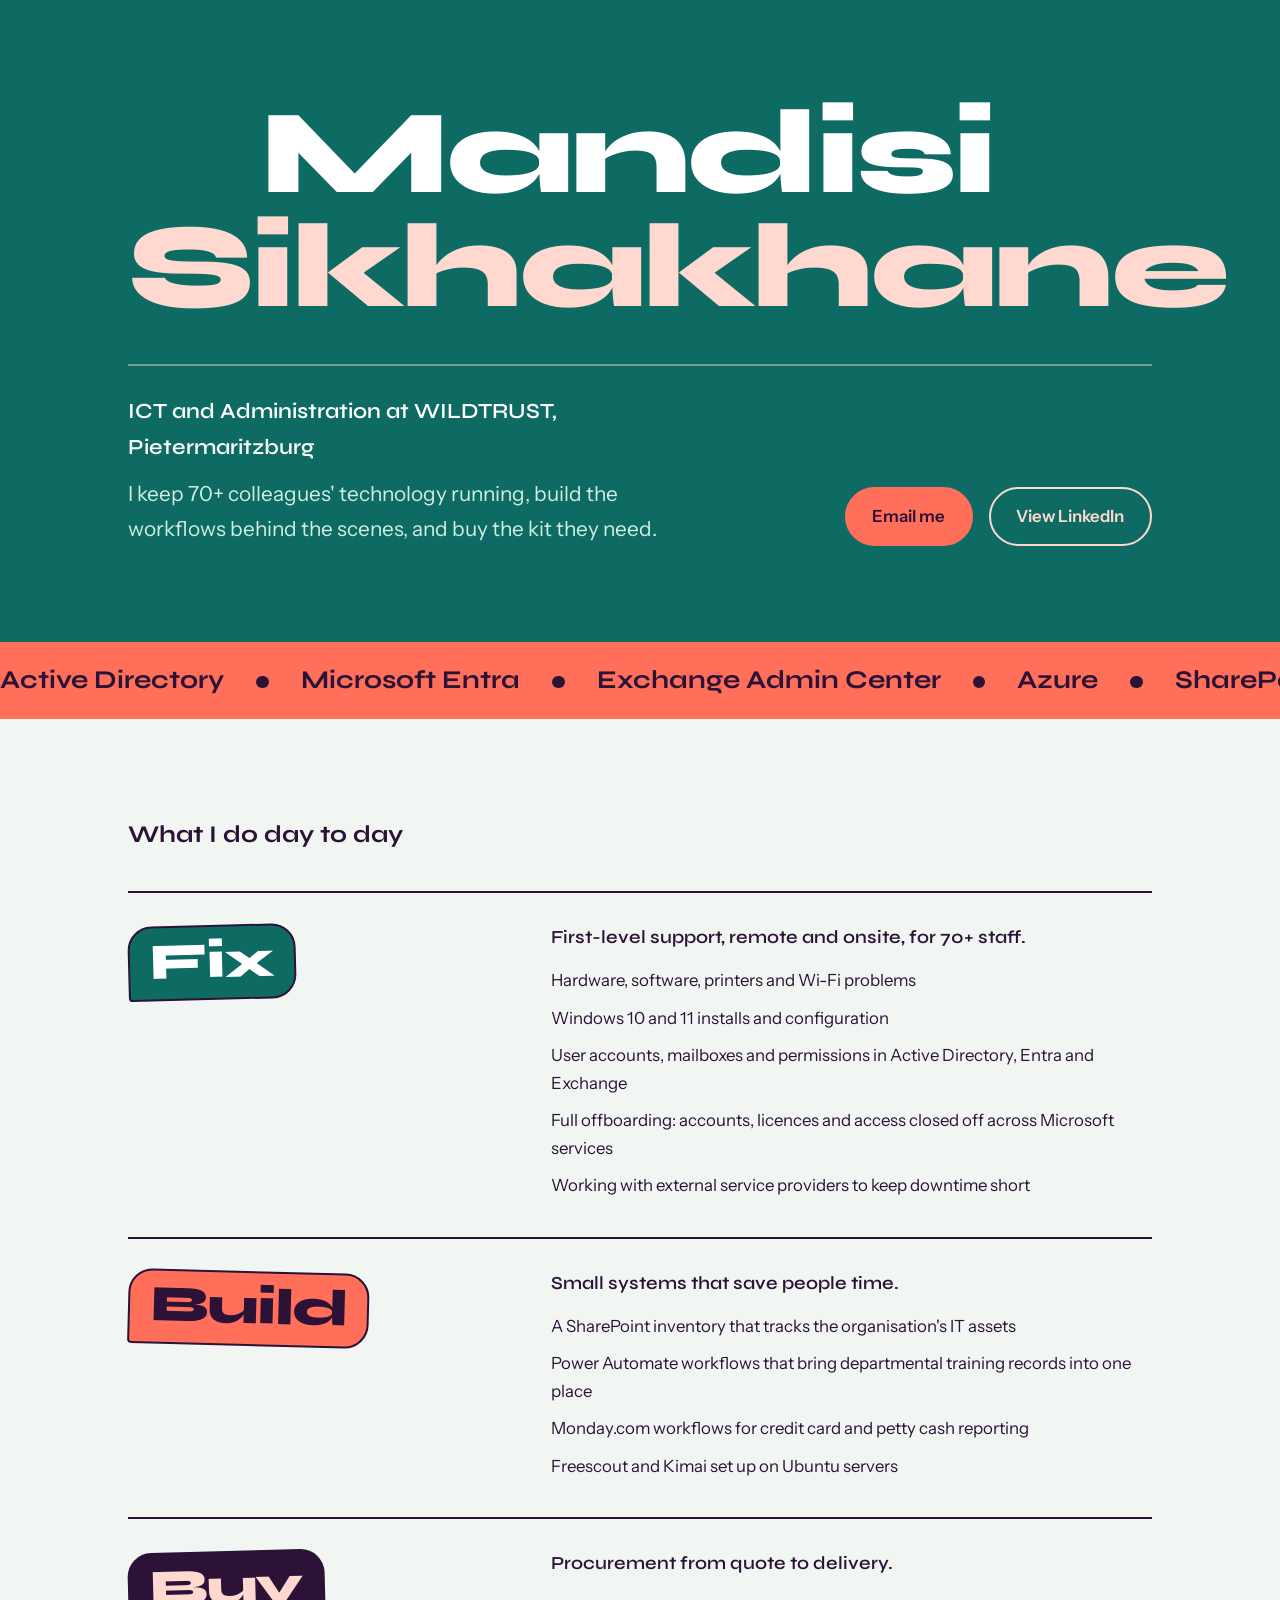
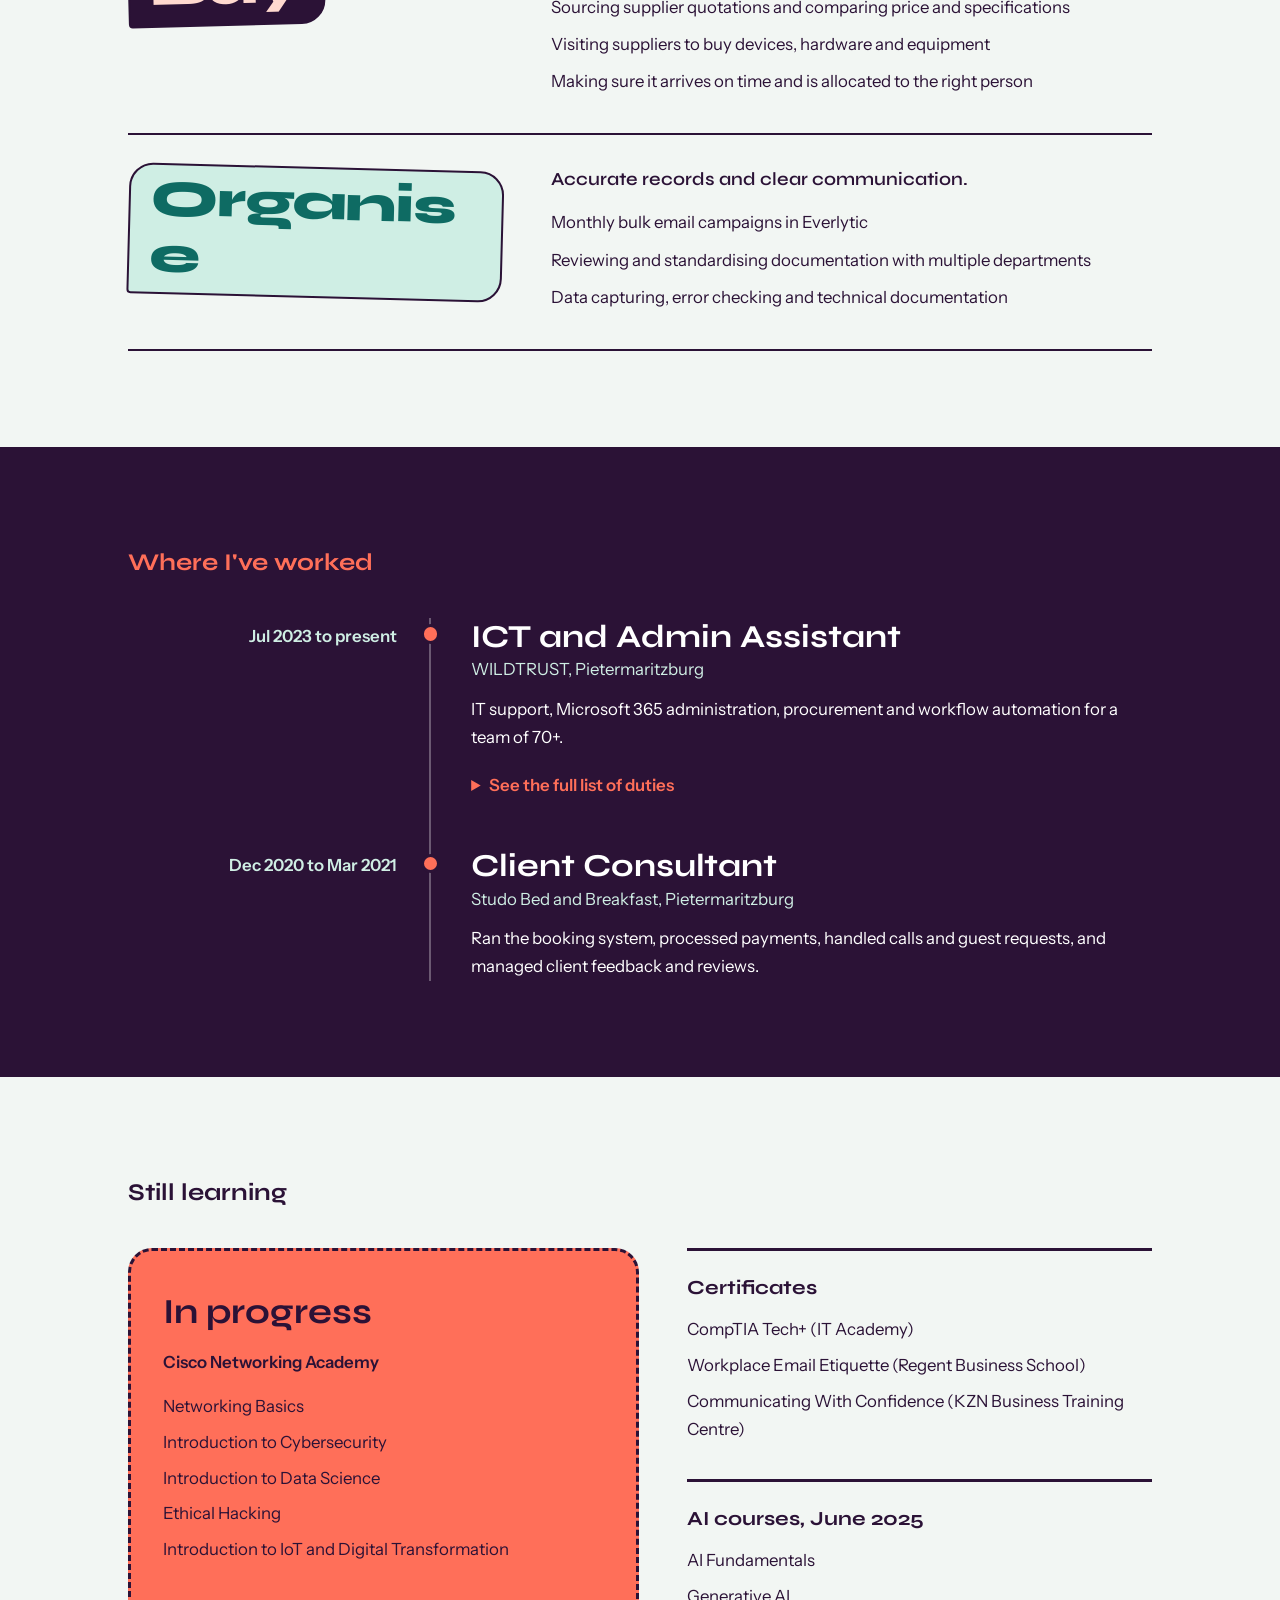
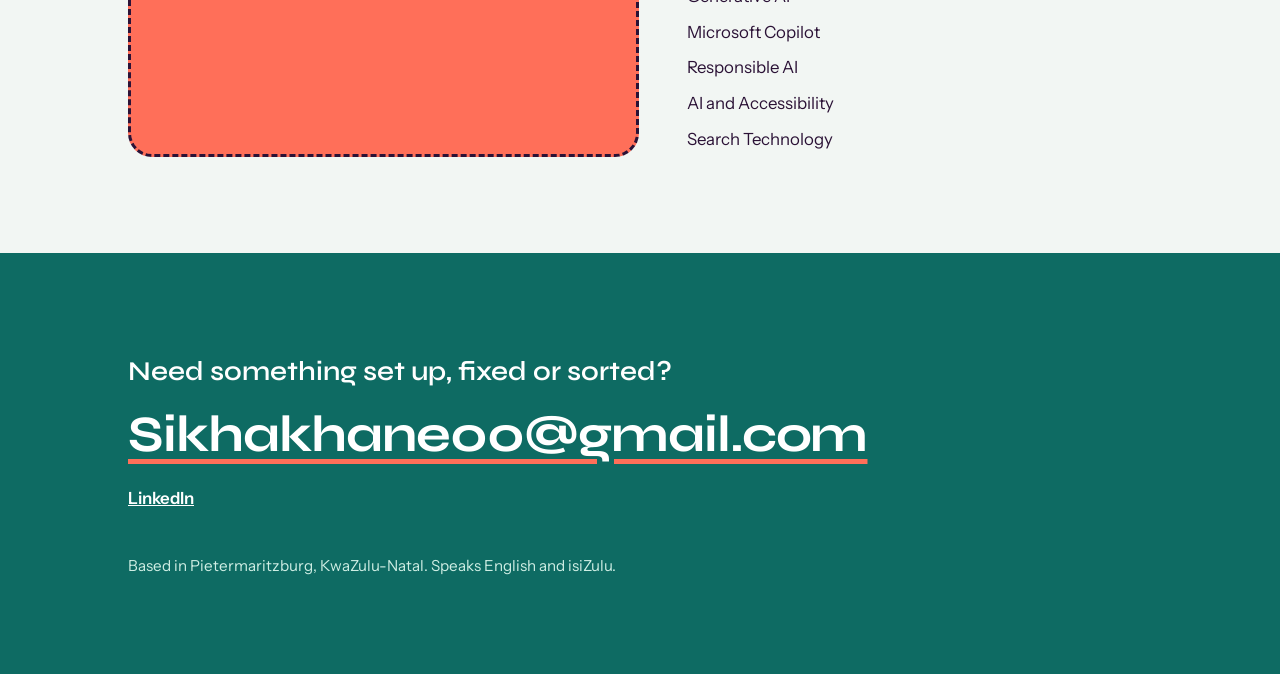
==== index.html @ ca61b519 "Initial commit" ====
<!DOCTYPE html>
<html lang="en">

<head>
    <meta charset="UTF-8">
    <meta name="viewport" content="width=device-width, initial-scale=1.0">
    <title>Mandisi Sikhakhane | ICT and Administration</title>
    <meta name="description" content="Mandisi Sikhakhane: ICT and administration professional in Pietermaritzburg. IT support, Microsoft 365 administration, workflow automation and procurement.">
    <meta name="theme-color" content="#0e6b63">

    <!-- Fonts: Syne for big headings (wide and a bit quirky), Instrument Sans for reading text -->
    <link rel="preconnect" href="https://fonts.googleapis.com">
    <link rel="preconnect" href="https://fonts.gstatic.com" crossorigin>
    <link href="https://fonts.googleapis.com/css2?family=Instrument+Sans:wght@400..700&family=Syne:wght@500..800&display=swap" rel="stylesheet">

    <!-- Your styles live in style.css, in the same folder as this file -->
    <link rel="stylesheet" href="style.css">
</head>

<body>
    <main>

        <!-- ============ HERO ============ -->
        <header class="section hero">
            <div class="wrap">
                <h1 class="name">
                    <span>Mandisi</span>
                    <span>Sikhakhane</span>
                </h1>

                <!-- New: a bottom row with the intro on the left and the buttons on the right -->
                <div class="hero-foot">
                    <div>
                        <p class="hero-role">ICT and Administration at WILDTRUST, Pietermaritzburg</p>
                        <p class="hero-intro">
                            I keep 70+ colleagues' technology running, build the workflows
                            behind the scenes, and buy the kit they need.
                        </p>
                    </div>
                    <div class="hero-actions">
                        <a class="btn btn-solid" href="mailto:Sikhakhane00@gmail.com">Email me</a>
                        <a class="btn btn-line" href="https://www.linkedin.com/in/mandisi-sikhakhanea902b8336" target="_blank" rel="noopener">View LinkedIn</a>
                    </div>
                </div>
            </div>
        </header>

        <!-- ============ SCROLLING TOOLS STRIP ============ -->
        <!-- The list appears twice so the loop looks seamless.
             Both copies must be identical. The second copy is hidden from screen readers. -->
        <section class="tools" aria-label="Tools I work with">
            <div class="tools-track">
                <ul class="tools-group">
                    <li>Active Directory</li>
                    <li>Microsoft Entra</li>
                    <li>Exchange Admin Center</li>
                    <li>Azure</li>
                    <li>SharePoint</li>
                    <li>Power Automate</li>
                    <li>Monday.com</li>
                    <li>Everlytic</li>
                    <li>Freescout</li>
                    <li>Kimai</li>
                    <li>Sage</li>
                    <li>Ubuntu Server</li>
                    <li>Windows 10 and 11</li>
                </ul>
                <ul class="tools-group" aria-hidden="true">
                    <li>Active Directory</li>
                    <li>Microsoft Entra</li>
                    <li>Exchange Admin Center</li>
                    <li>Azure</li>
                    <li>SharePoint</li>
                    <li>Power Automate</li>
                    <li>Monday.com</li>
                    <li>Everlytic</li>
                    <li>Freescout</li>
                    <li>Kimai</li>
                    <li>Sage</li>
                    <li>Ubuntu Server</li>
                    <li>Windows 10 and 11</li>
                </ul>
            </div>
        </section>

        <!-- ============ WHAT I DO ============ -->
        <section class="section what">
            <div class="wrap">
                <h2 class="section-title">What I do day to day</h2>

                <article class="row">
                    <h3 class="verb">Fix</h3>
                    <div class="row-body">
                        <p class="row-lead">First-level support, remote and onsite, for 70+ staff.</p>
                        <ul>
                            <li>Hardware, software, printers and Wi-Fi problems</li>
                            <li>Windows 10 and 11 installs and configuration</li>
                            <li>User accounts, mailboxes and permissions in Active Directory, Entra and Exchange</li>
                            <li>Full offboarding: accounts, licences and access closed off across Microsoft services</li>
                            <li>Working with external service providers to keep downtime short</li>
                        </ul>
                    </div>
                </article>

                <article class="row">
                    <h3 class="verb">Build</h3>
                    <div class="row-body">
                        <p class="row-lead">Small systems that save people time.</p>
                        <ul>
                            <li>A SharePoint inventory that tracks the organisation's IT assets</li>
                            <li>Power Automate workflows that bring departmental training records into one place</li>
                            <li>Monday.com workflows for credit card and petty cash reporting</li>
                            <li>Freescout and Kimai set up on Ubuntu servers</li>
                        </ul>
                    </div>
                </article>

                <article class="row">
                    <h3 class="verb">Buy</h3>
                    <div class="row-body">
                        <p class="row-lead">Procurement from quote to delivery.</p>
                        <ul>
                            <li>Sourcing supplier quotations and comparing price and specifications</li>
                            <li>Visiting suppliers to buy devices, hardware and equipment</li>
                            <li>Making sure it arrives on time and is allocated to the right person</li>
                        </ul>
                    </div>
                </article>

                <article class="row">
                    <h3 class="verb">Organise</h3>
                    <div class="row-body">
                        <p class="row-lead">Accurate records and clear communication.</p>
                        <ul>
                            <li>Monthly bulk email campaigns in Everlytic</li>
                            <li>Reviewing and standardising documentation with multiple departments</li>
                            <li>Data capturing, error checking and technical documentation</li>
                        </ul>
                    </div>
                </article>
            </div>
        </section>

        <!-- ============ WORK HISTORY ============ -->
        <!-- Now a timeline: a vertical line with a dot for each job -->
        <section class="section work">
            <div class="wrap">
                <h2 class="section-title">Where I've worked</h2>

                <article class="entry">
                    <p class="entry-dates">Jul 2023 to present</p>
                    <div class="entry-body">
                        <h3 class="entry-title">ICT and Admin Assistant</h3>
                        <p class="entry-place">WILDTRUST, Pietermaritzburg</p>
                        <p>
                            IT support, Microsoft 365 administration, procurement and workflow
                            automation for a team of 70+.
                        </p>
                        <!-- <details> makes a click-to-open section with no JavaScript needed -->
                        <details>
                            <summary>See the full list of duties</summary>
                            <ul>
                                <li>Create and manage user accounts, mailboxes, permissions and access controls in Microsoft Active Directory</li>
                                <li>Administer licensing and security through Microsoft Entra, Exchange Admin Center and Azure</li>
                                <li>Install, configure and maintain Windows 10 and 11</li>
                                <li>Install and troubleshoot network and local printers</li>
                                <li>Add and maintain users in Sage and other remote-access systems</li>
                                <li>Deploy and configure Freescout and Kimai on Ubuntu servers</li>
                                <li>Build and maintain a SharePoint IT inventory tracking system</li>
                                <li>Build Power Automate workflows for departmental training records</li>
                                <li>Maintain Monday.com workflows for credit card and petty cash reporting</li>
                                <li>Source quotations, liaise with vendors and purchase devices and equipment</li>
                                <li>Prepare and send monthly bulk emails using Everlytic</li>
                                <li>Prepare technical documentation, reports and internal support materials</li>
                            </ul>
                        </details>
                    </div>
                </article>

                <article class="entry">
                    <p class="entry-dates">Dec 2020 to Mar 2021</p>
                    <div class="entry-body">
                        <h3 class="entry-title">Client Consultant</h3>
                        <p class="entry-place">Studo Bed and Breakfast, Pietermaritzburg</p>
                        <p>
                            Ran the booking system, processed payments, handled calls and
                            guest requests, and managed client feedback and reviews.
                        </p>
                    </div>
                </article>
            </div>
        </section>

        <!-- ============ LEARNING ============ -->
        <!-- Layout: "In progress" is one tall panel on the left, the other two stack on the right -->
        <section class="section learning">
            <div class="wrap">
                <h2 class="section-title">Still learning</h2>

                <div class="learn-grid">
                    <div class="learn-group in-progress">
                        <h3>In progress</h3>
                        <p class="learn-note">Cisco Networking Academy</p>
                        <ul>
                            <li>Networking Basics</li>
                            <li>Introduction to Cybersecurity</li>
                            <li>Introduction to Data Science</li>
                            <li>Ethical Hacking</li>
                            <li>Introduction to IoT and Digital Transformation</li>
                        </ul>
                    </div>

                    <div class="learn-group certs">
                        <h3>Certificates</h3>
                        <ul>
                            <li>CompTIA Tech+ (IT Academy)</li>
                            <li>Workplace Email Etiquette (Regent Business School)</li>
                            <li>Communicating With Confidence (KZN Business Training Centre)</li>
                        </ul>
                    </div>

                    <div class="learn-group ai">
                        <h3>AI courses, June 2025</h3>
                        <ul>
                            <li>AI Fundamentals</li>
                            <li>Generative AI</li>
                            <li>Microsoft Copilot</li>
                            <li>Responsible AI</li>
                            <li>AI and Accessibility</li>
                            <li>Search Technology</li>
                        </ul>
                    </div>
                </div>
            </div>
        </section>

    </main>

    <!-- ============ CONTACT ============ -->
    <footer class="section contact">
        <div class="wrap">
            <p class="contact-lead">Need something set up, fixed or sorted?</p>
            <a class="contact-mail" href="mailto:Sikhakhane00@gmail.com">Sikhakhane00@gmail.com</a>
            <p class="contact-links">
                <a href="https://www.linkedin.com/in/mandisi-sikhakhanea902b8336" target="_blank" rel="noopener">LinkedIn</a>
            </p>
            <p class="contact-small">Based in Pietermaritzburg, KwaZulu-Natal. Speaks English and isiZulu.</p>
        </div>
    </footer>
</body>

</html>
---- style.css ----
/* =========================================================
   1. DESIGN TOKENS
   Change a colour or font here and it updates everywhere.
   ========================================================= */
:root {
  --teal:  #0e6b63;   /* main brand colour: hero, footer, big verbs */
  --plum:  #2b1236;   /* deep purple: text and the work section */
  --paper: #f2f6f3;   /* light page background, a hint of green */
  --coral: #ff6f59;   /* bright accent: buttons, tools strip, links on dark */
  --peach: #ffd9cf;   /* soft coral: surname and text on teal */
  --mint:  #cfeee4;   /* soft teal: highlights and secondary text */

  --display: 'Syne', 'Arial Black', sans-serif;
  --body:    'Instrument Sans', system-ui, -apple-system, 'Segoe UI', sans-serif;

  --gutter: clamp(1.25rem, 5vw, 3rem);
}

/* =========================================================
   2. RESET AND BASICS
   ========================================================= */
*,
*::before,
*::after {
  box-sizing: border-box;
}

body {
  margin: 0;
  background: var(--paper);
  color: var(--plum);
  font-family: var(--body);
  font-size: 1.05rem;
  line-height: 1.65;
}

h1, h2, h3, p, ul {
  margin: 0;
}

ul {
  padding: 0;
  list-style: none;
}

a {
  color: inherit;
}

/* Visible outline when someone navigates with the keyboard.
   The colour changes per section so it always stands out from the background. */
:focus-visible {
  outline: 3px solid var(--teal);
  outline-offset: 3px;
}

.hero :focus-visible,
.contact :focus-visible {
  outline-color: var(--peach);
}

.work :focus-visible {
  outline-color: var(--coral);
}

/* =========================================================
   3. LAYOUT HELPERS
   .wrap keeps content in a centred column.
   .section gives every block the same vertical breathing room.
   ========================================================= */
.wrap {
  max-width: 70rem;
  margin-inline: auto;
  padding-inline: var(--gutter);
}

.section {
  padding-block: clamp(3rem, 8vw, 6rem);
}

.section-title {
  font-family: var(--display);
  font-weight: 700;
  font-size: 1.5rem;
  margin-bottom: 2.25rem;
}

/* =========================================================
   4. HERO  (the one big, bold moment)
   The first name steps in, the surname sits flush left in a
   softer colour. The intro and buttons share a row underneath.
   ========================================================= */
.hero {
  background: var(--teal);
  color: #fff;
}

.name {
  font-family: var(--display);
  font-weight: 800;
  font-size: clamp(2.1rem, 10.5vw, 7.5rem);
  line-height: 0.95;
  letter-spacing: -0.03em;
  margin-bottom: 2.5rem;
}

.name span {
  display: block;
}

/* Step the first name in from the left */
.name span:first-child {
  margin-left: 1.1em;
}

/* Surname in soft peach so the two lines feel different */
.name span:last-child {
  color: var(--peach);
}

.hero-foot {
  display: grid;
  grid-template-columns: minmax(0, 1.6fr) minmax(0, 1fr);
  gap: 2rem 3rem;
  align-items: end;
  padding-top: 1.75rem;
  border-top: 2px solid rgba(255, 217, 207, 0.45);
}

.hero-role {
  font-family: var(--display);
  font-weight: 600;
  font-size: clamp(1rem, 2.2vw, 1.35rem);
  margin-bottom: 0.75rem;
}

.hero-intro {
  max-width: 36rem;
  font-size: clamp(1.1rem, 2vw, 1.3rem);
  color: var(--mint);
}

.hero-actions {
  display: flex;
  flex-wrap: wrap;
  gap: 1rem;
  justify-content: flex-end;
}

.btn {
  display: inline-block;
  padding: 0.85rem 1.6rem;
  font-weight: 600;
  text-decoration: none;
  border: 2px solid var(--coral);
  border-radius: 999px;
  transition: background 0.2s, color 0.2s, border-color 0.2s;
}

.btn-solid {
  background: var(--coral);
  color: var(--plum);
}

.btn-solid:hover {
  background: var(--peach);
  border-color: var(--peach);
}

.btn-line {
  border-color: var(--peach);
  color: var(--peach);
}

.btn-line:hover {
  background: var(--peach);
  color: var(--plum);
}

/* =========================================================
   5. TOOLS STRIP (scrolling)
   Now scrolls to the right, with a small dot between tools.
   ========================================================= */
.tools {
  background: var(--coral);
  color: var(--plum);
  overflow: hidden;
  padding-block: 1.1rem;
}

.tools-track {
  display: flex;
  width: max-content;
  animation: scroll-right 60s linear infinite;
}

/* Each copy of the list has padding on the right so both copies match */
.tools-group {
  display: flex;
  align-items: center;
  gap: 2rem;
  padding-right: 2rem;
}

.tools-group li {
  font-family: var(--display);
  font-weight: 700;
  font-size: clamp(1.15rem, 2.6vw, 1.6rem);
  white-space: nowrap;
}

/* The dot after each tool */
.tools-group li::after {
  content: "";
  display: inline-block;
  width: 0.5em;
  height: 0.5em;
  margin-left: 2rem;
  background: var(--plum);
  border-radius: 50%;
  vertical-align: middle;
}

/* Start one copy to the left, slide back to zero, then repeat: looks endless */
@keyframes scroll-right {
  from {
    transform: translateX(-50%);
  }
  to {
    transform: translateX(0);
  }
}

/* =========================================================
   6. WHAT I DO  (Fix / Build / Buy / Organise)
   Each verb is now a coloured sticker with a slight tilt.
   ========================================================= */
.row {
  display: grid;
  grid-template-columns: minmax(0, 1fr) minmax(0, 1.6fr);
  gap: 1.5rem 3rem;
  padding-block: 2rem;
  border-top: 2px solid var(--plum);
}

.row:last-child {
  border-bottom: 2px solid var(--plum);
}

.verb {
  justify-self: start;
  align-self: start;
  padding: 0.35rem 1.25rem 0.55rem;
  font-family: var(--display);
  font-weight: 800;
  font-size: clamp(2rem, 4.6vw, 3.2rem);
  line-height: 1.1;
  letter-spacing: -0.02em;
  overflow-wrap: anywhere;
  border: 2px solid var(--plum);
  border-radius: 1.5rem 1.5rem 1.5rem 0.25rem;
}

/* Each sticker gets its own colours (nth-of-type counts the articles: 1st, 2nd, 3rd, 4th) */
.row:nth-of-type(1) .verb {
  background: var(--teal);
  color: #fff;
  transform: rotate(-1.5deg);
}

.row:nth-of-type(2) .verb {
  background: var(--coral);
  color: var(--plum);
  transform: rotate(1.5deg);
}

.row:nth-of-type(3) .verb {
  background: var(--plum);
  color: var(--peach);
  transform: rotate(-1.5deg);
}

.row:nth-of-type(4) .verb {
  background: var(--mint);
  color: var(--teal);
  transform: rotate(1.5deg);
}

.row-lead {
  font-family: var(--display);
  font-weight: 600;
  font-size: 1.15rem;
  line-height: 1.4;
  margin-bottom: 0.75rem;
}

.row-body li {
  padding-block: 0.3rem;
}

/* =========================================================
   7. WORK HISTORY (dark section, now a timeline)
   Dates sit on the left, a line runs down the middle, and
   each job gets a coral dot on that line.
   ========================================================= */
.work {
  background: var(--plum);
  color: #fff;
}

.work .section-title {
  color: var(--coral);
}

.entry {
  display: grid;
  grid-template-columns: minmax(0, 1fr) minmax(0, 2.4fr);
  gap: 0.5rem 0;
}

.entry-dates {
  padding: 0.3rem 2rem 0 0;
  text-align: right;
  font-weight: 600;
  color: var(--mint);
}

.entry-body {
  position: relative;
  padding: 0 0 3rem 2.5rem;
  border-left: 2px solid rgba(255, 255, 255, 0.3);
}

/* The last job ends the line, so it gets no extra space below */
.entry:last-child .entry-body {
  padding-bottom: 0;
}

/* The dot sits on top of the line */
.entry-body::before {
  content: "";
  position: absolute;
  top: 0.4rem;
  left: calc(-0.6rem - 1px);   /* half the dot's width, plus half the line's width */
  width: 1.2rem;
  height: 1.2rem;
  background: var(--coral);
  border: 3px solid var(--plum);
  border-radius: 50%;
}

.entry-title {
  font-family: var(--display);
  font-weight: 700;
  font-size: clamp(1.4rem, 3vw, 2rem);
  line-height: 1.2;
}

.entry-place {
  color: var(--mint);
  margin-bottom: 0.75rem;
}

.work details {
  margin-top: 1.25rem;
}

.work summary {
  cursor: pointer;
  font-weight: 600;
  color: var(--coral);
}

.work summary:hover {
  text-decoration: underline;
}

.work details ul {
  margin-top: 0.75rem;
  padding-left: 1.1rem;
  list-style: disc;
}

.work details li {
  padding-block: 0.25rem;
}

/* =========================================================
   8. LEARNING
   One tall "In progress" panel on the left, the other two
   stacked on the right. grid-template-areas lets you draw
   the layout with words.
   ========================================================= */
.learn-grid {
  display: grid;
  grid-template-columns: minmax(0, 1.1fr) minmax(0, 1fr);
  grid-template-areas:
    "progress certs"
    "progress ai";
  gap: 2rem 3rem;
}

.in-progress { grid-area: progress; }
.certs       { grid-area: certs; }
.ai          { grid-area: ai; }

.learn-group {
  padding-top: 1.25rem;
  border-top: 3px solid var(--plum);
}

.learn-group h3 {
  font-family: var(--display);
  font-weight: 700;
  font-size: 1.25rem;
  margin-bottom: 0.5rem;
}

.learn-group li {
  padding-block: 0.25rem;
}

/* The in-progress panel has a dashed border on purpose: it is unfinished work */
.learn-group.in-progress {
  padding: 2rem;
  background: var(--coral);
  border: 3px dashed var(--plum);
  border-radius: 1.5rem;
}

.learn-group.in-progress h3 {
  font-size: clamp(1.6rem, 3.5vw, 2.2rem);
}

.learn-note {
  font-weight: 600;
  margin-bottom: 0.75rem;
}

/* =========================================================
   9. CONTACT FOOTER
   ========================================================= */
.contact {
  background: var(--teal);
  color: #fff;
}

.contact-lead {
  font-family: var(--display);
  font-weight: 600;
  font-size: clamp(1.2rem, 3vw, 1.7rem);
  margin-bottom: 0.75rem;
}

.contact-mail {
  display: inline-block;
  max-width: 100%;
  font-family: var(--display);
  font-weight: 700;
  font-size: clamp(1.15rem, 4.6vw, 3.2rem);
  line-height: 1.15;
  letter-spacing: -0.02em;
  color: #fff;
  overflow-wrap: anywhere;
  text-decoration: underline;
  text-decoration-color: var(--coral);
  text-decoration-thickness: 0.1em;
  text-underline-offset: 0.15em;
  transition: text-decoration-thickness 0.2s;
}

.contact-mail:hover {
  text-decoration-thickness: 0.2em;
}

.contact-links {
  margin-top: 1.25rem;
  font-weight: 600;
}

.contact-small {
  margin-top: 2.5rem;
  color: var(--mint);
  font-size: 0.95rem;
}

/* =========================================================
   10. SMALL SCREENS
   Everything that was side by side stacks into one column.
   ========================================================= */
@media (max-width: 44rem) {
  .hero-foot,
  .row,
  .entry {
    grid-template-columns: 1fr;
  }

  .hero-actions {
    justify-content: flex-start;
  }

  .row {
    gap: 0.75rem;
  }

  .entry-dates {
    padding: 0 0 0.5rem 1.5rem;
    text-align: left;
  }

  .entry-body {
    padding-left: 1.5rem;
  }

  .learn-grid {
    grid-template-columns: 1fr;
    grid-template-areas:
      "progress"
      "certs"
      "ai";
  }
}

/* =========================================================
   11. RESPECT PEOPLE WHO TURN OFF MOTION IN THEIR SETTINGS
   ========================================================= */
@media (prefers-reduced-motion: reduce) {
  .tools-track {
    animation: none;
    width: auto;
  }

  .tools-group {
    flex-wrap: wrap;
  }

  /* Hide the duplicate copy, since nothing scrolls any more */
  .tools-group[aria-hidden="true"] {
    display: none;
  }

  .contact-mail {
    transition: none;
  }
}
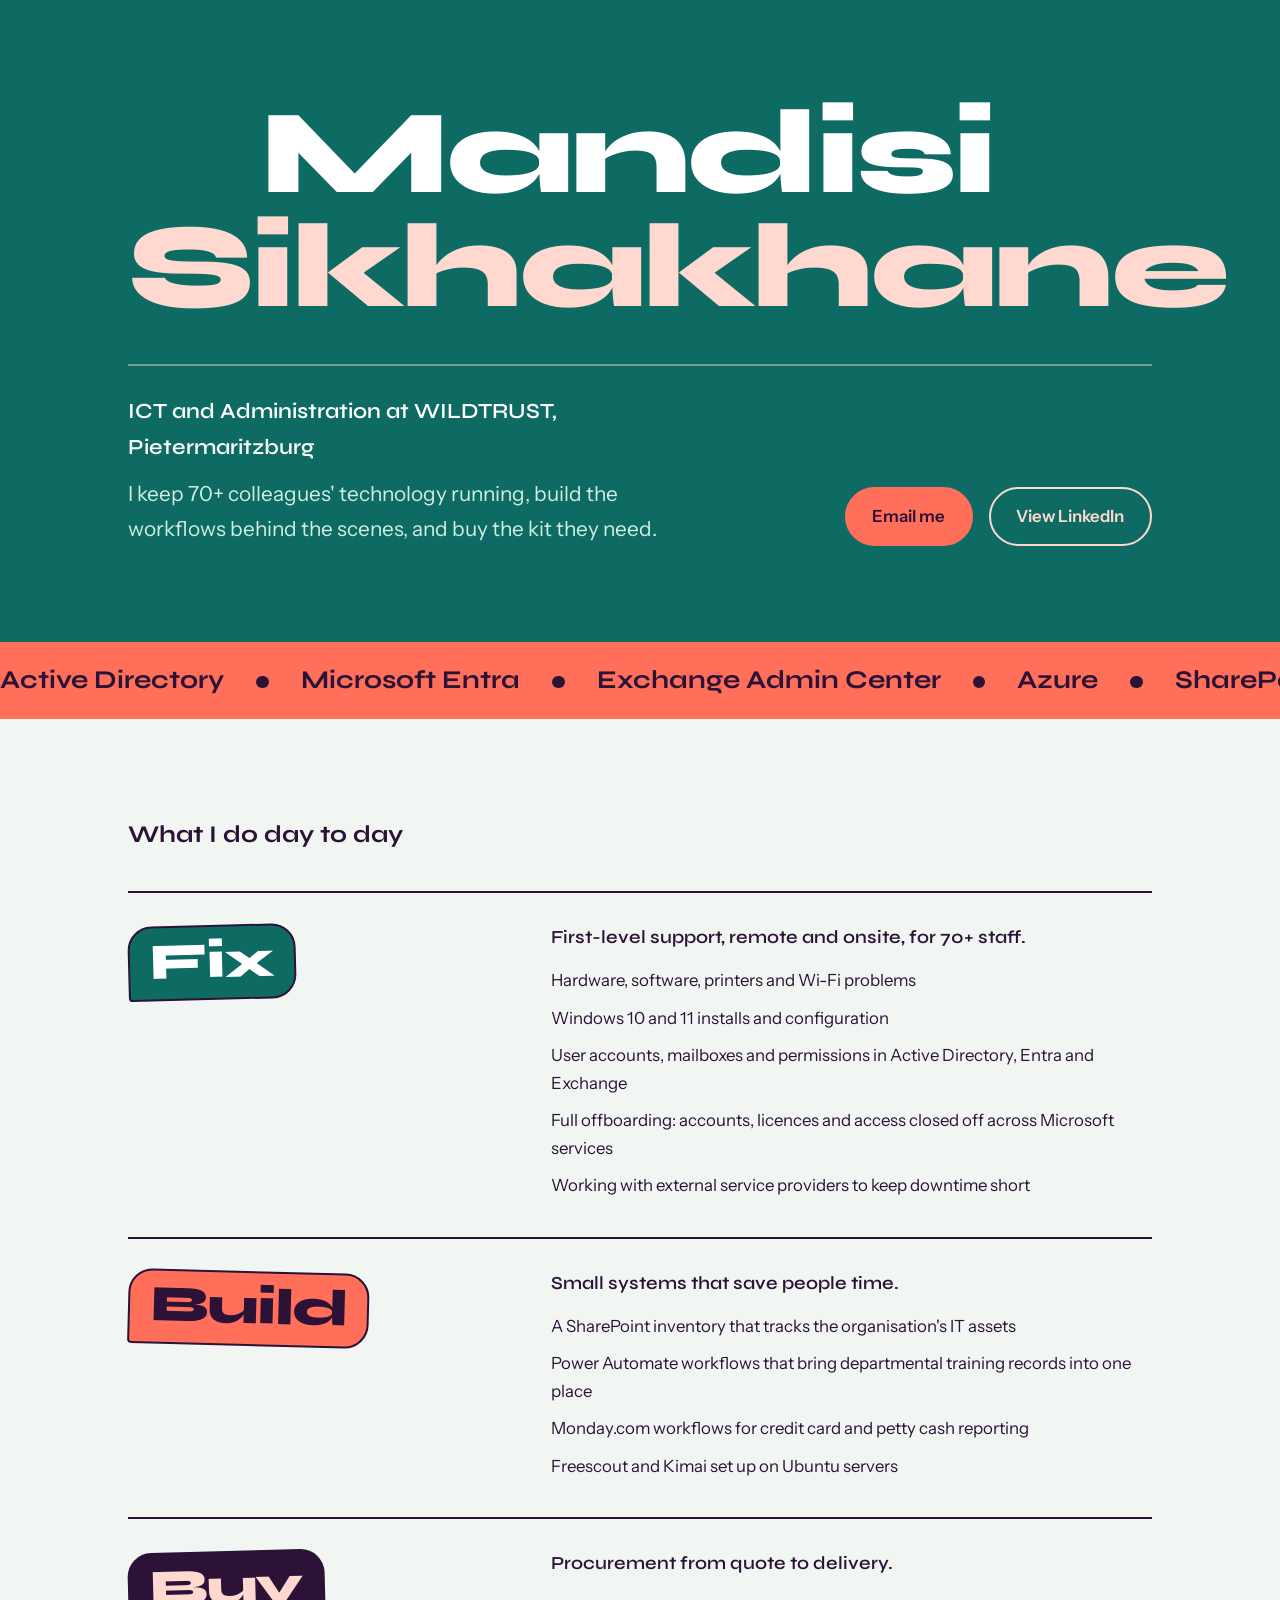
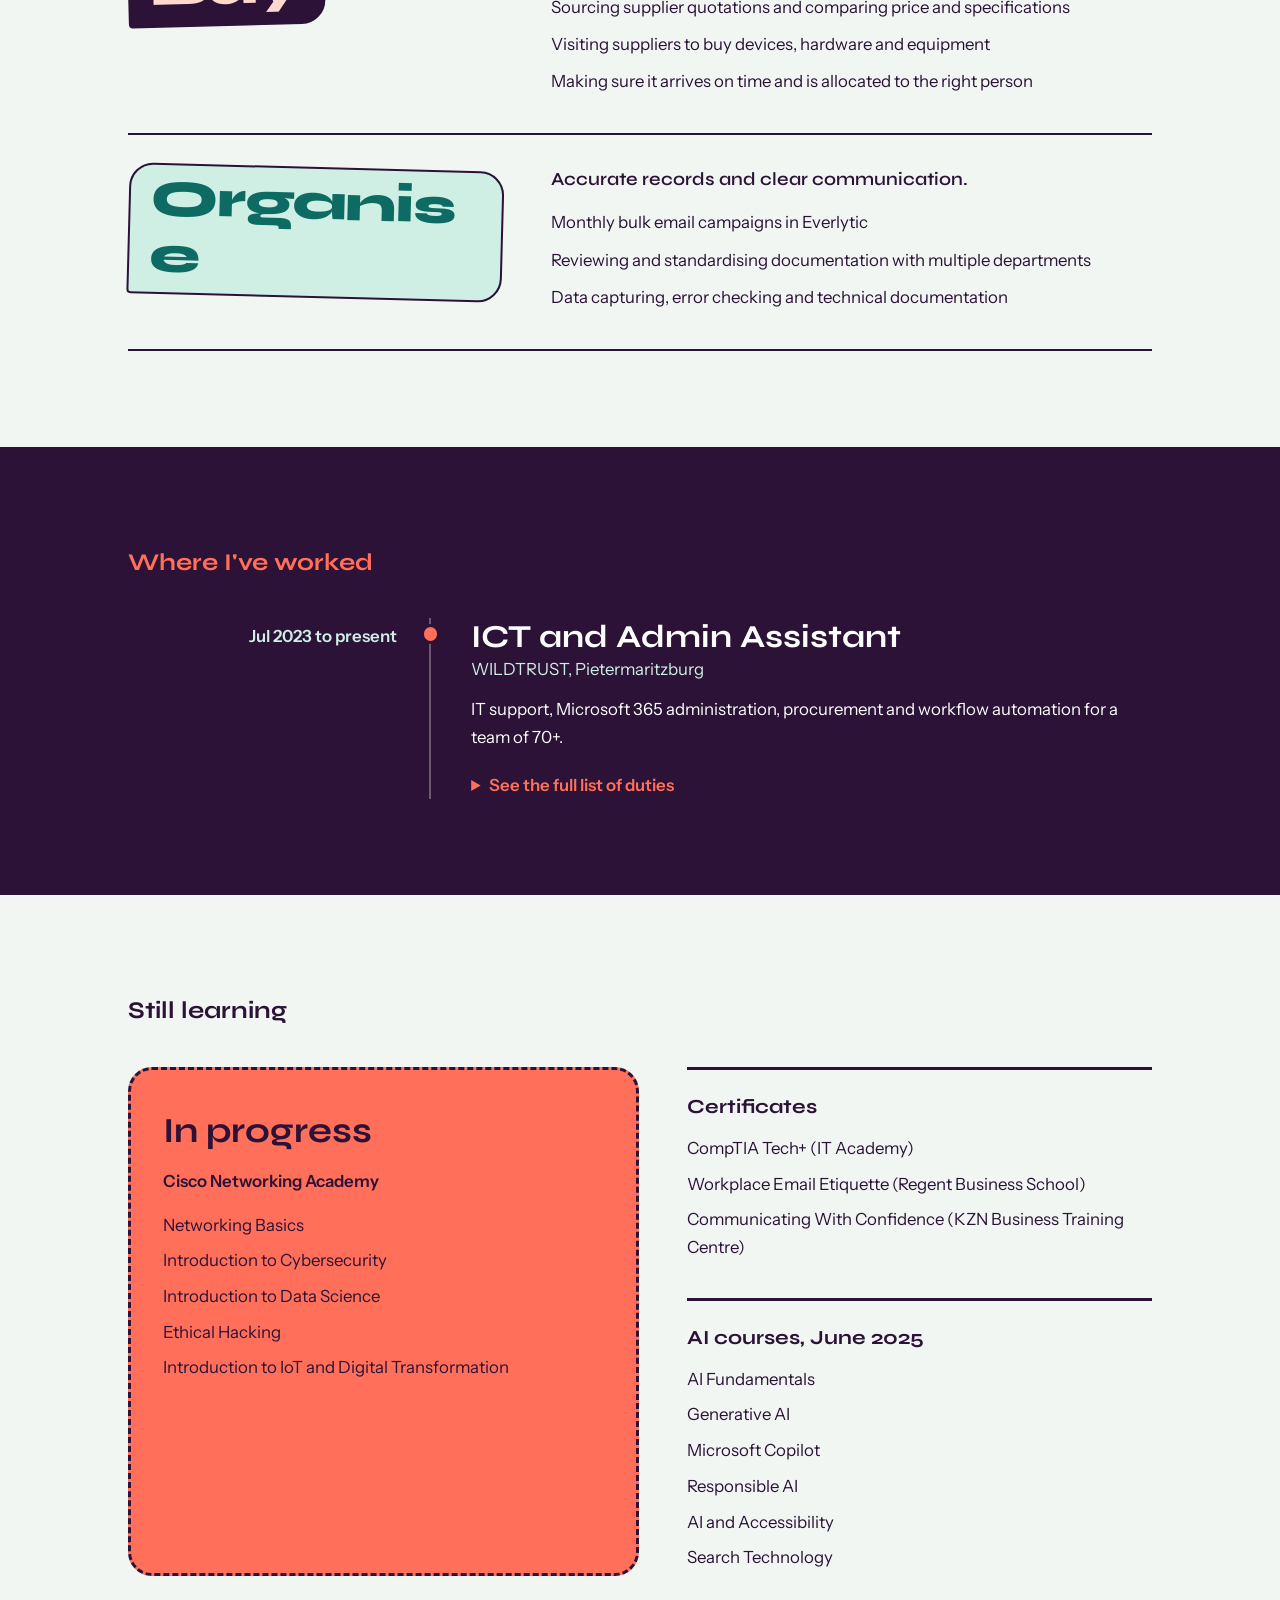
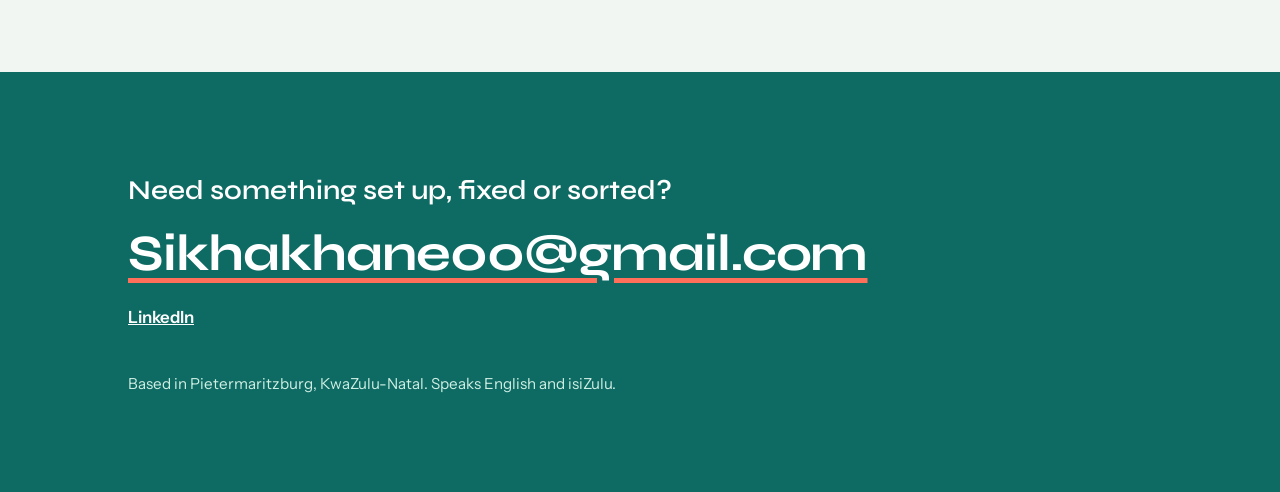
==== commit 8a82d9f2: "Consulting removal" ====
--- a/index.html
+++ b/index.html
@@ -177,15 +177,6 @@
                     </div>
                 </article>
 
-                <article class="entry">
-                    <p class="entry-dates">Dec 2020 to Mar 2021</p>
-                    <div class="entry-body">
-                        <h3 class="entry-title">Client Consultant</h3>
-                        <p class="entry-place">Studo Bed and Breakfast, Pietermaritzburg</p>
-                        <p>
-                            Ran the booking system, processed payments, handled calls and
-                            guest requests, and managed client feedback and reviews.
-                        </p>
                     </div>
                 </article>
             </div>
